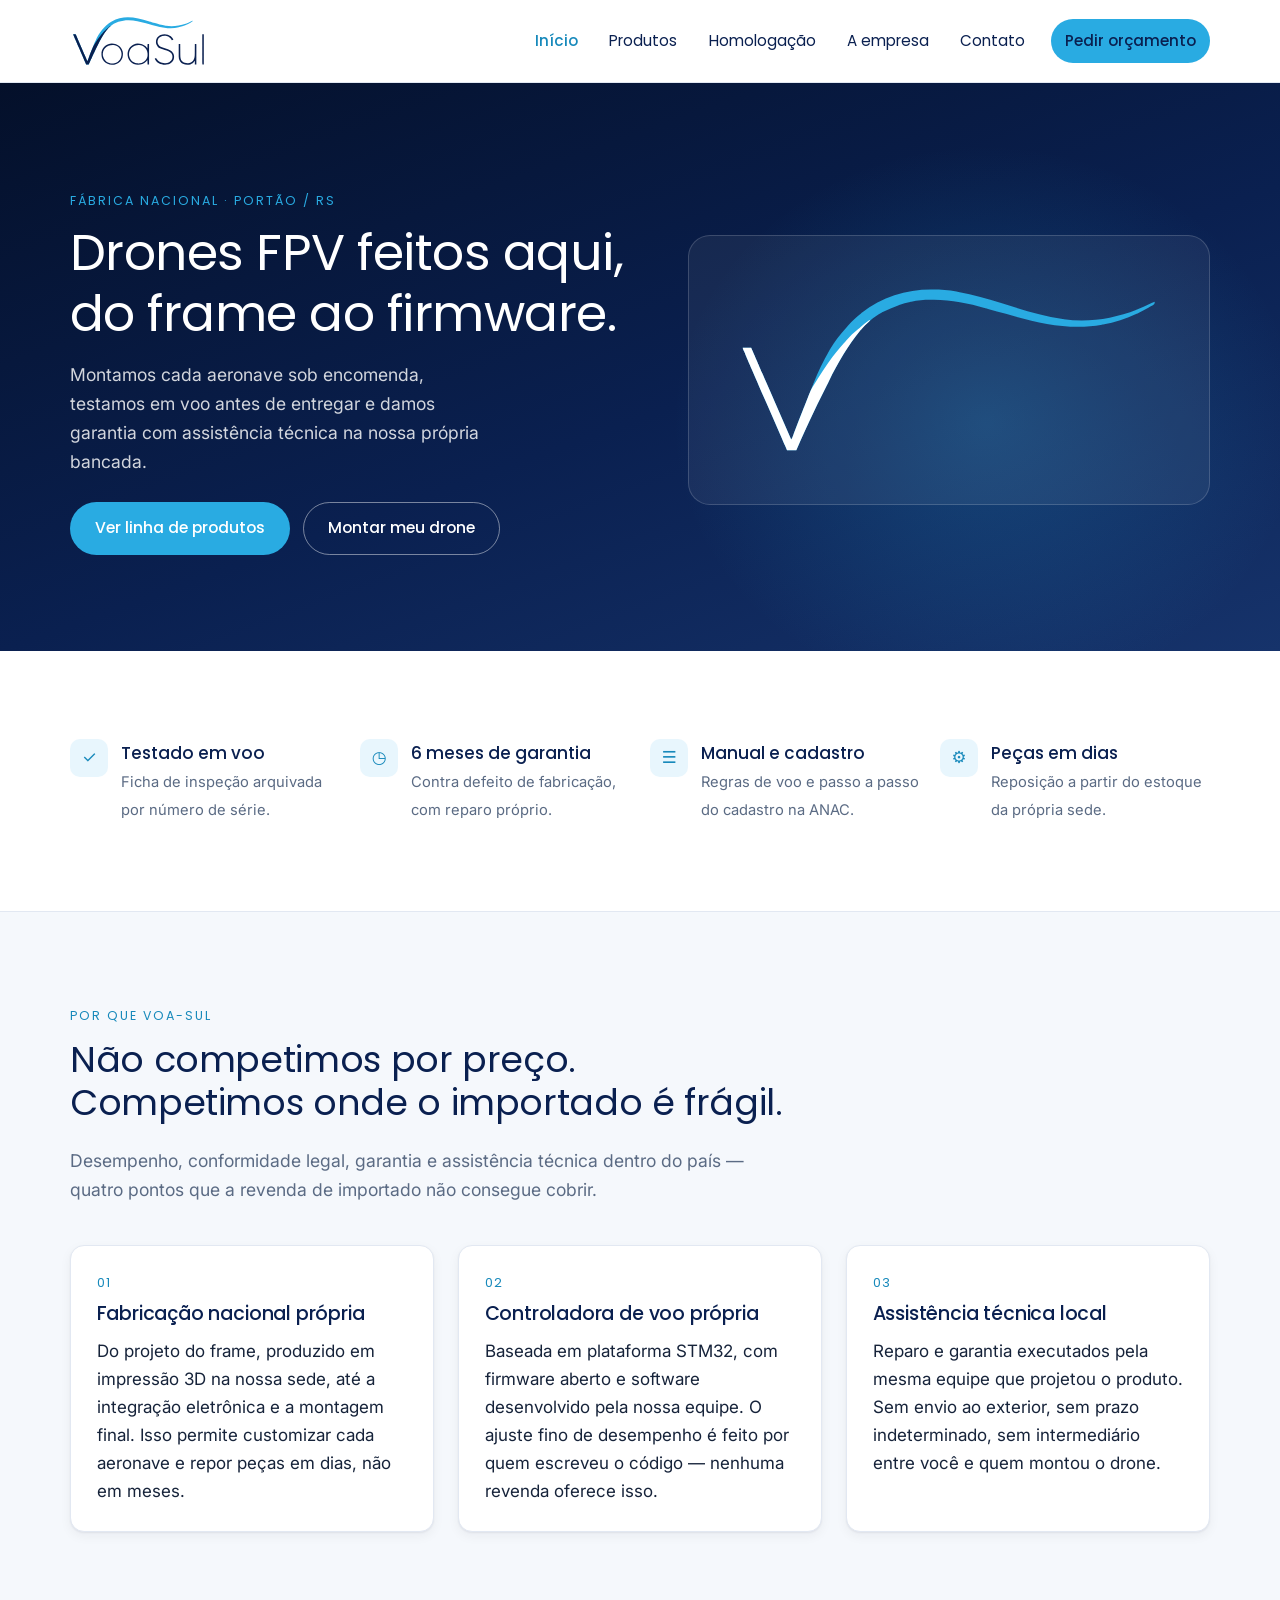
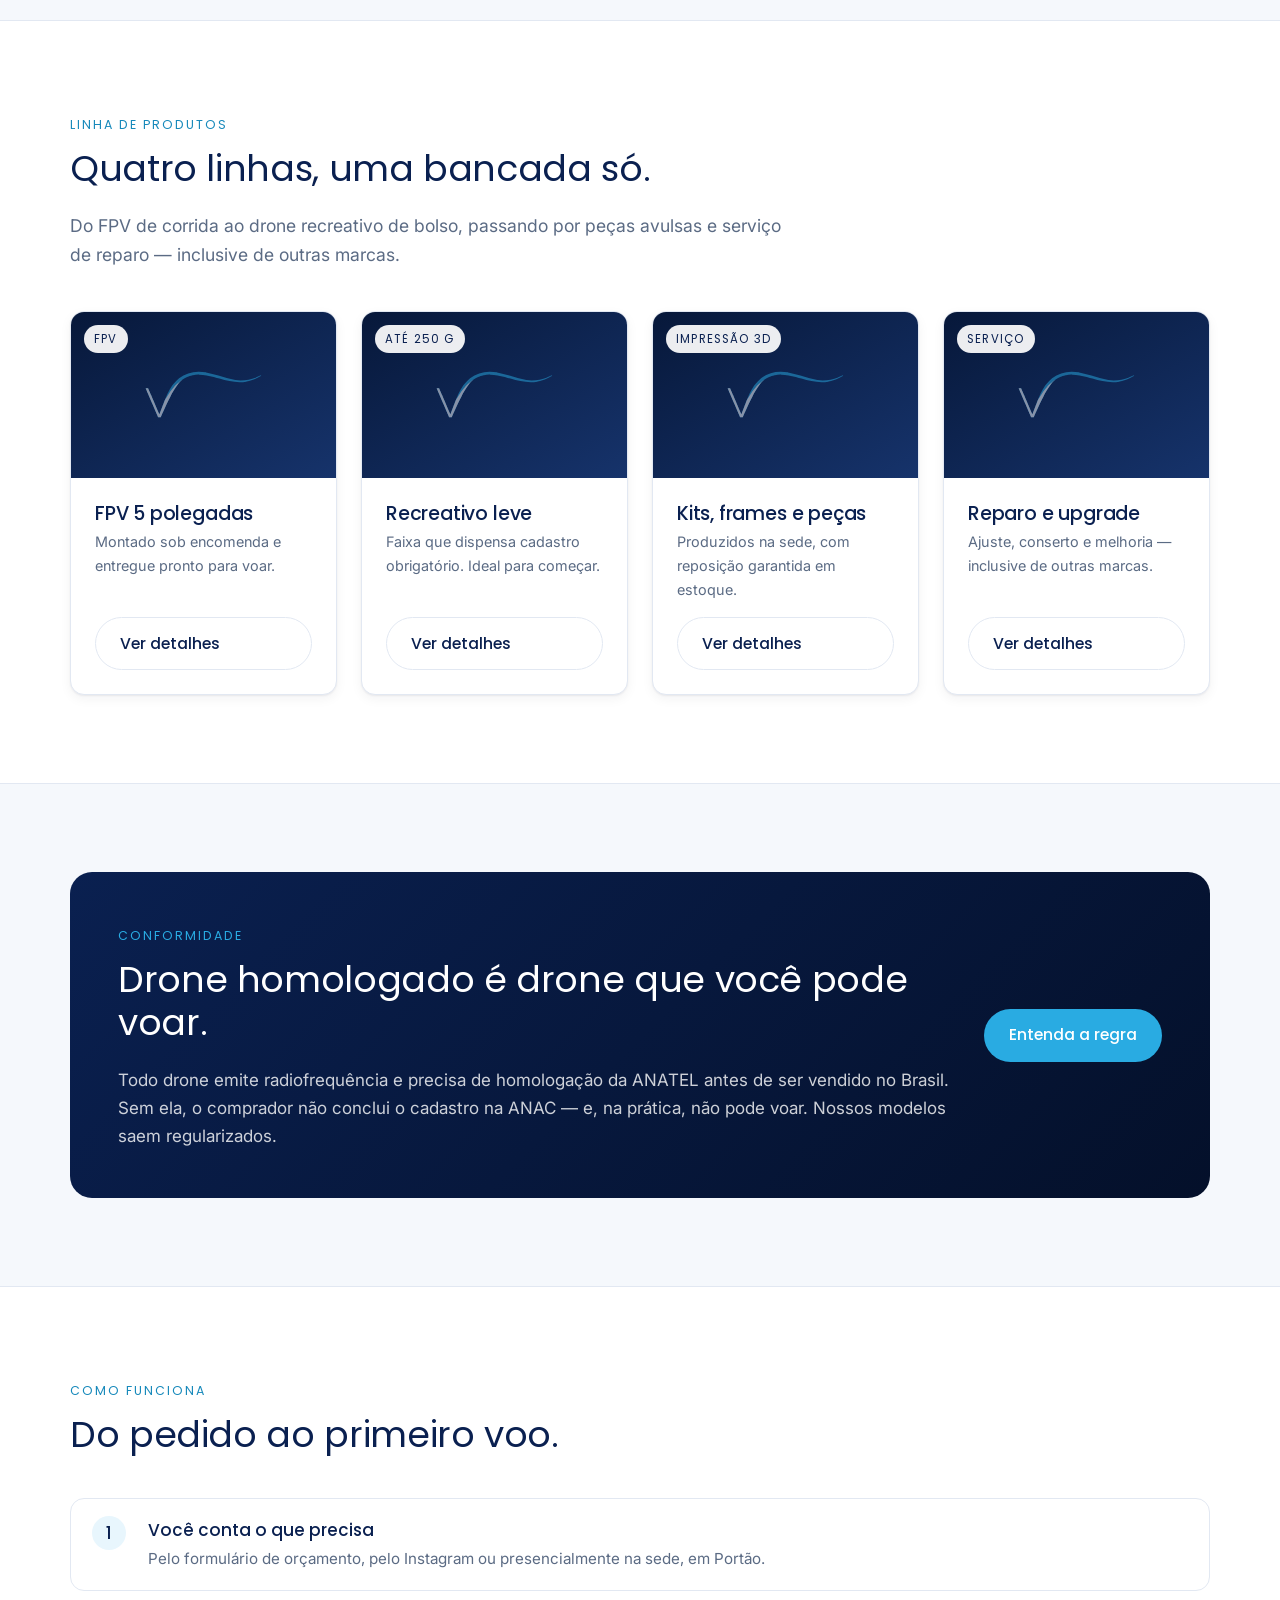
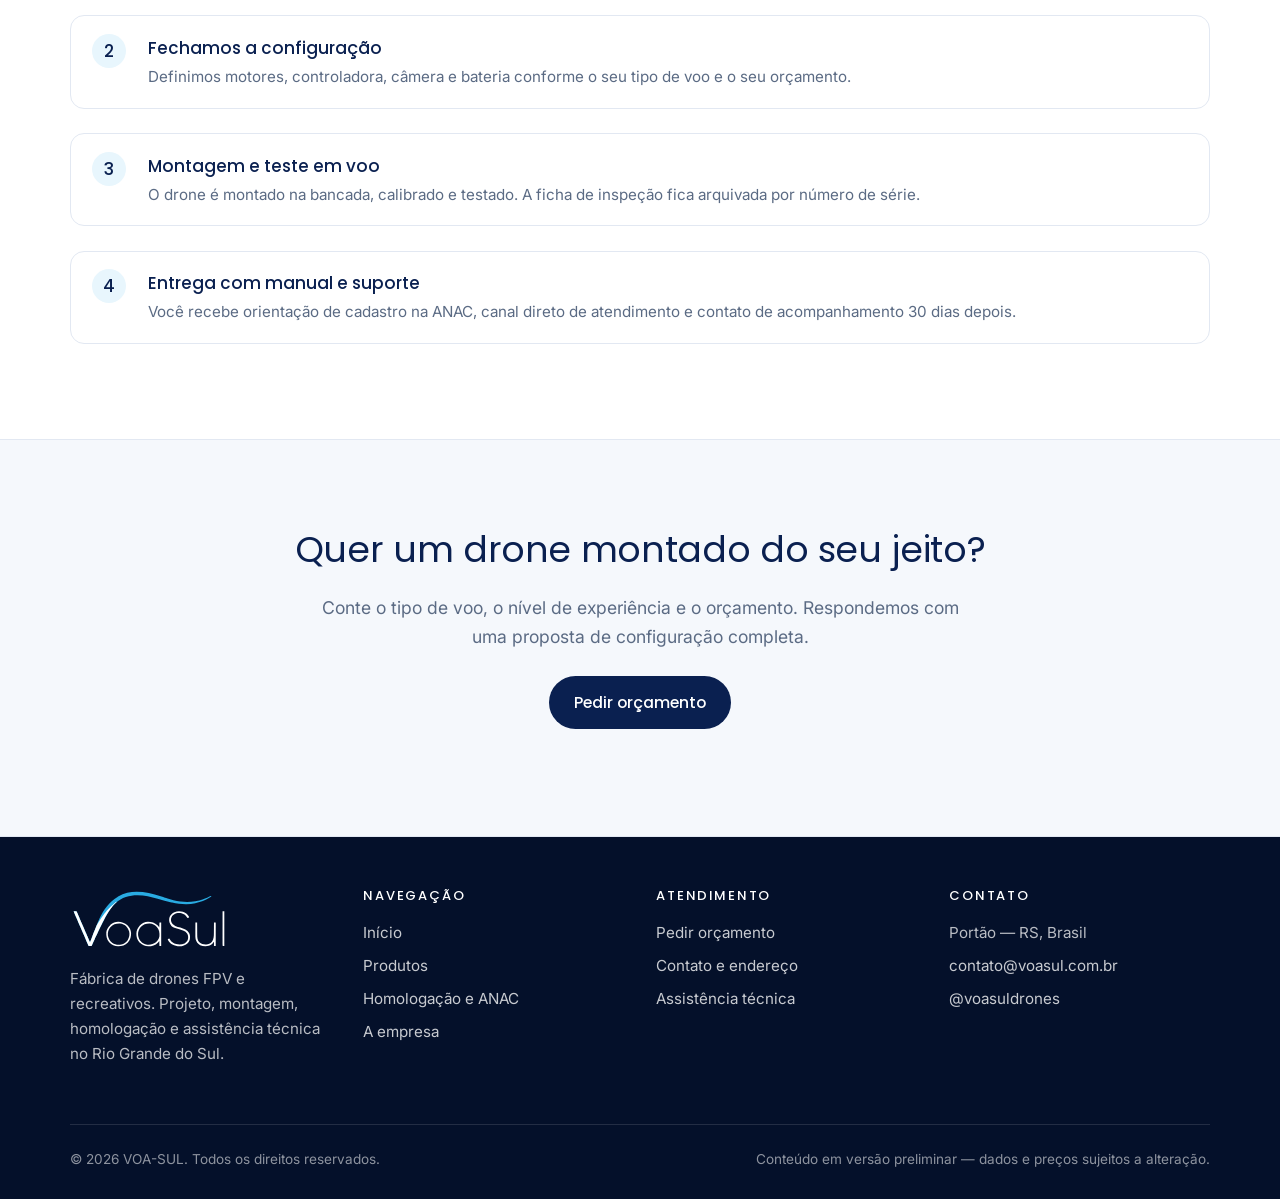
==== index.html @ 84245bcb "Cria o site institucional da VOA-SUL Site estático (HTML/CSS/JS, sem build) com o conteúdo derivado " ====
<!DOCTYPE html>
<html lang="pt-BR">
<head>
<meta charset="utf-8">
<meta name="viewport" content="width=device-width, initial-scale=1">
<title>VOA-SUL — Drones FPV e recreativos fabricados no Brasil</title>
<meta name="description" content="Fábrica de drones FPV e recreativos em Portão (RS). Montagem sob encomenda, controladora de voo própria, homologação ANATEL, garantia e assistência técnica local.">
<link rel="icon" href="assets/img/favicon.svg" type="image/svg+xml">
<link rel="preconnect" href="https://fonts.googleapis.com">
<link rel="preconnect" href="https://fonts.gstatic.com" crossorigin>
<link href="https://fonts.googleapis.com/css2?family=Poppins:wght@300;400;500&family=Inter:wght@400;500&display=swap" rel="stylesheet">
<link rel="stylesheet" href="assets/css/style.css">
<meta property="og:title" content="VOA-SUL — Drones fabricados no Brasil">
<meta property="og:description" content="Drones FPV e recreativos montados sob encomenda em Portão (RS), com homologação, garantia e assistência técnica local.">
<meta property="og:type" content="website">
<meta property="og:locale" content="pt_BR">
</head>
<body>

<header class="site-header">
  <div class="wrap site-header__inner">
    <a class="brand" href="index.html">
      <img src="assets/img/logo-voasul.svg" alt="VoaSul" width="901" height="354">
    </a>
    <button class="nav-toggle" type="button" aria-label="Abrir menu" aria-expanded="false" aria-controls="nav-principal"><span></span></button>
    <nav class="nav" id="nav-principal" aria-label="Navegação principal">
      <a href="index.html" aria-current="page">Início</a>
      <a href="produtos.html">Produtos</a>
      <a href="homologacao.html">Homologação</a>
      <a href="sobre.html">A empresa</a>
      <a href="contato.html">Contato</a>
      <a class="btn btn--primary" href="orcamento.html">Pedir orçamento</a>
    </nav>
  </div>
</header>

<main>

  <!-- ================= HERO ================= -->
  <section class="hero">
    <div class="wrap hero__inner">
      <div>
        <span class="eyebrow">Fábrica nacional · Portão / RS</span>
        <h1>Drones FPV feitos aqui, do frame ao firmware.</h1>
        <p>Montamos cada aeronave sob encomenda, testamos em voo antes de entregar e damos garantia com assistência técnica na nossa própria bancada.</p>
        <div class="hero__actions">
          <a class="btn btn--primary" href="produtos.html">Ver linha de produtos</a>
          <a class="btn btn--ghost" href="orcamento.html">Montar meu drone</a>
        </div>
      </div>
      <div class="hero__art" aria-hidden="true">
        <img src="assets/img/simbolo-voasul-branco.svg" alt="" aria-hidden="true">
      </div>
    </div>
  </section>

  <!-- ================= COMPROMISSOS ================= -->
  <section class="section">
    <div class="wrap">
      <div class="pledges">
        <div class="pledge">
          <div class="pledge__icon" aria-hidden="true">✓</div>
          <div><strong>Testado em voo</strong><span>Ficha de inspeção arquivada por número de série.</span></div>
        </div>
        <div class="pledge">
          <div class="pledge__icon" aria-hidden="true">◷</div>
          <div><strong>6 meses de garantia</strong><span>Contra defeito de fabricação, com reparo próprio.</span></div>
        </div>
        <div class="pledge">
          <div class="pledge__icon" aria-hidden="true">☰</div>
          <div><strong>Manual e cadastro</strong><span>Regras de voo e passo a passo do cadastro na ANAC.</span></div>
        </div>
        <div class="pledge">
          <div class="pledge__icon" aria-hidden="true">⚙</div>
          <div><strong>Peças em dias</strong><span>Reposição a partir do estoque da própria sede.</span></div>
        </div>
      </div>
    </div>
  </section>

  <!-- ================= DIFERENCIAIS ================= -->
  <section class="section section--soft">
    <div class="wrap">
      <div class="section-head">
        <span class="eyebrow">Por que VOA-SUL</span>
        <h2>Não competimos por preço. Competimos onde o importado é frágil.</h2>
        <p class="lead">Desempenho, conformidade legal, garantia e assistência técnica dentro do país — quatro pontos que a revenda de importado não consegue cobrir.</p>
      </div>
      <div class="grid grid-3">
        <article class="card">
          <div class="card__num">01</div>
          <h3>Fabricação nacional própria</h3>
          <p>Do projeto do frame, produzido em impressão 3D na nossa sede, até a integração eletrônica e a montagem final. Isso permite customizar cada aeronave e repor peças em dias, não em meses.</p>
        </article>
        <article class="card">
          <div class="card__num">02</div>
          <h3>Controladora de voo própria</h3>
          <p>Baseada em plataforma STM32, com firmware aberto e software desenvolvido pela nossa equipe. O ajuste fino de desempenho é feito por quem escreveu o código — nenhuma revenda oferece isso.</p>
        </article>
        <article class="card">
          <div class="card__num">03</div>
          <h3>Assistência técnica local</h3>
          <p>Reparo e garantia executados pela mesma equipe que projetou o produto. Sem envio ao exterior, sem prazo indeterminado, sem intermediário entre você e quem montou o drone.</p>
        </article>
      </div>
    </div>
  </section>

  <!-- ================= PRODUTOS ================= -->
  <section class="section">
    <div class="wrap">
      <div class="section-head">
        <span class="eyebrow">Linha de produtos</span>
        <h2>Quatro linhas, uma bancada só.</h2>
        <p class="lead">Do FPV de corrida ao drone recreativo de bolso, passando por peças avulsas e serviço de reparo — inclusive de outras marcas.</p>
      </div>

      <div class="grid grid-4">
        <article class="card product">
          <div class="product__media"><span class="product__badge">FPV</span>
            <img src="assets/img/simbolo-voasul-branco.svg" alt="" aria-hidden="true">
          </div>
          <div class="product__body">
            <h3>FPV 5 polegadas</h3>
            <p class="muted small">Montado sob encomenda e entregue pronto para voar.</p>
            <a class="btn btn--outline" href="produtos.html#fpv5">Ver detalhes</a>
          </div>
        </article>

        <article class="card product">
          <div class="product__media"><span class="product__badge">Até 250 g</span>
            <img src="assets/img/simbolo-voasul-branco.svg" alt="" aria-hidden="true">
          </div>
          <div class="product__body">
            <h3>Recreativo leve</h3>
            <p class="muted small">Faixa que dispensa cadastro obrigatório. Ideal para começar.</p>
            <a class="btn btn--outline" href="produtos.html#recreativo">Ver detalhes</a>
          </div>
        </article>

        <article class="card product">
          <div class="product__media"><span class="product__badge">Impressão 3D</span>
            <img src="assets/img/simbolo-voasul-branco.svg" alt="" aria-hidden="true">
          </div>
          <div class="product__body">
            <h3>Kits, frames e peças</h3>
            <p class="muted small">Produzidos na sede, com reposição garantida em estoque.</p>
            <a class="btn btn--outline" href="produtos.html#pecas">Ver detalhes</a>
          </div>
        </article>

        <article class="card product">
          <div class="product__media"><span class="product__badge">Serviço</span>
            <img src="assets/img/simbolo-voasul-branco.svg" alt="" aria-hidden="true">
          </div>
          <div class="product__body">
            <h3>Reparo e upgrade</h3>
            <p class="muted small">Ajuste, conserto e melhoria — inclusive de outras marcas.</p>
            <a class="btn btn--outline" href="produtos.html#reparo">Ver detalhes</a>
          </div>
        </article>
      </div>
    </div>
  </section>

  <!-- ================= HOMOLOGAÇÃO ================= -->
  <section class="section section--soft">
    <div class="wrap">
      <div class="band">
        <div>
          <span class="eyebrow" style="color:var(--sky)">Conformidade</span>
          <h2>Drone homologado é drone que você pode voar.</h2>
          <p>Todo drone emite radiofrequência e precisa de homologação da ANATEL antes de ser vendido no Brasil. Sem ela, o comprador não conclui o cadastro na ANAC — e, na prática, não pode voar. Nossos modelos saem regularizados.</p>
        </div>
        <div><a class="btn btn--primary" href="homologacao.html">Entenda a regra</a></div>
      </div>
    </div>
  </section>

  <!-- ================= COMO FUNCIONA ================= -->
  <section class="section">
    <div class="wrap">
      <div class="section-head">
        <span class="eyebrow">Como funciona</span>
        <h2>Do pedido ao primeiro voo.</h2>
      </div>
      <ol class="steps">
        <li><div><strong>Você conta o que precisa</strong><span>Pelo formulário de orçamento, pelo Instagram ou presencialmente na sede, em Portão.</span></div></li>
        <li><div><strong>Fechamos a configuração</strong><span>Definimos motores, controladora, câmera e bateria conforme o seu tipo de voo e o seu orçamento.</span></div></li>
        <li><div><strong>Montagem e teste em voo</strong><span>O drone é montado na bancada, calibrado e testado. A ficha de inspeção fica arquivada por número de série.</span></div></li>
        <li><div><strong>Entrega com manual e suporte</strong><span>Você recebe orientação de cadastro na ANAC, canal direto de atendimento e contato de acompanhamento 30 dias depois.</span></div></li>
      </ol>
    </div>
  </section>

  <!-- ================= CTA ================= -->
  <section class="section section--soft">
    <div class="wrap center">
      <h2>Quer um drone montado do seu jeito?</h2>
      <p class="lead" style="max-width:60ch;margin-inline:auto">Conte o tipo de voo, o nível de experiência e o orçamento. Respondemos com uma proposta de configuração completa.</p>
      <p style="margin-top:1.6rem"><a class="btn btn--dark" href="orcamento.html">Pedir orçamento</a></p>
    </div>
  </section>

</main>

<footer class="site-footer">
  <div class="wrap">
    <div class="footer-grid">
      <div class="footer-brand">
        <div class="brand">
          <img src="assets/img/logo-voasul-branco.svg" alt="VoaSul" width="901" height="354">
        </div>
        <p>Fábrica de drones FPV e recreativos. Projeto, montagem, homologação e assistência técnica no Rio Grande do Sul.</p>
      </div>
      <div>
        <h4>Navegação</h4>
        <ul>
          <li><a href="index.html">Início</a></li>
          <li><a href="produtos.html">Produtos</a></li>
          <li><a href="homologacao.html">Homologação e ANAC</a></li>
          <li><a href="sobre.html">A empresa</a></li>
        </ul>
      </div>
      <div>
        <h4>Atendimento</h4>
        <ul>
          <li><a href="orcamento.html">Pedir orçamento</a></li>
          <li><a href="contato.html">Contato e endereço</a></li>
          <li><a href="produtos.html#reparo">Assistência técnica</a></li>
        </ul>
      </div>
      <div>
        <h4>Contato</h4>
        <ul>
          <li>Portão — RS, Brasil</li>
          <li><a href="mailto:contato@voasul.com.br">contato@voasul.com.br</a></li>
          <li><a href="https://www.instagram.com/voasuldrones" rel="noopener">@voasuldrones</a></li>
        </ul>
      </div>
    </div>
    <div class="footer-bottom">
      <span>&copy; <span data-ano>2026</span> VOA-SUL. Todos os direitos reservados.</span>
      <span>Conteúdo em versão preliminar — dados e preços sujeitos a alteração.</span>
    </div>
  </div>
</footer>

<script src="assets/js/main.js"></script>
</body>
</html>
---- assets/css/style.css ----
/* =========================================================
   VOA-SUL — folha de estilo principal
   Paleta da marca: azul-marinho (nome) + azul-claro (curva)
   ========================================================= */

:root {
  --navy-900: #04102a;
  --navy-800: #07183a;
  --navy: #0a2050;
  --navy-600: #16336b;
  --sky: #29abe2;
  --sky-600: #1789bb;
  --sky-100: #e8f6fd;

  --ink: #16233a;
  --muted: #5b6b84;
  --line: #e2e8f2;
  --bg: #ffffff;
  --bg-soft: #f5f8fc;

  --radius: 14px;
  --radius-lg: 22px;
  --shadow-sm: 0 1px 2px rgba(4, 16, 42, .06), 0 4px 12px rgba(4, 16, 42, .05);
  --shadow-md: 0 10px 30px rgba(4, 16, 42, .10);

  --wrap: 1140px;
  --font-display: "Poppins", "Century Gothic", "Futura", "Trebuchet MS", sans-serif;
  --font-text: "Inter", system-ui, -apple-system, "Segoe UI", Roboto, Arial, sans-serif;
}

/* ---------- reset ---------- */
*, *::before, *::after { box-sizing: border-box; }
html { scroll-behavior: smooth; -webkit-text-size-adjust: 100%; }
body {
  margin: 0;
  font-family: var(--font-text);
  font-size: 17px;
  line-height: 1.65;
  color: var(--ink);
  background: var(--bg);
  -webkit-font-smoothing: antialiased;
}
img, svg { max-width: 100%; display: block; }
a { color: var(--sky-600); text-decoration: none; }
a:hover { text-decoration: underline; }
h1, h2, h3, h4 {
  font-family: var(--font-display);
  font-weight: 500;
  color: var(--navy);
  line-height: 1.2;
  margin: 0 0 .6em;
  letter-spacing: -.01em;
}
h1 { font-size: clamp(2rem, 5vw, 3.15rem); font-weight: 400; }
h2 { font-size: clamp(1.6rem, 3.4vw, 2.25rem); font-weight: 400; }
h3 { font-size: 1.2rem; }
p { margin: 0 0 1.1em; }
ul { margin: 0 0 1.1em; padding-left: 1.15em; }
li { margin-bottom: .4em; }
:focus-visible { outline: 3px solid var(--sky); outline-offset: 2px; border-radius: 4px; }

/* ---------- utilitários ---------- */
.wrap { width: min(100% - 2.5rem, var(--wrap)); margin-inline: auto; }
.section { padding: clamp(3.2rem, 7vw, 5.5rem) 0; }
.section--soft { background: var(--bg-soft); border-block: 1px solid var(--line); }
.section-head { max-width: 720px; margin-bottom: 2.6rem; }
.section-head.center { margin-inline: auto; text-align: center; }
.eyebrow {
  display: inline-block;
  font-family: var(--font-display);
  font-size: .78rem;
  letter-spacing: .16em;
  text-transform: uppercase;
  color: var(--sky-600);
  margin-bottom: .7rem;
}
.lead { font-size: 1.1rem; color: var(--muted); }
.muted { color: var(--muted); }
.small { font-size: .9rem; }
.center { text-align: center; }
.stack > * + * { margin-top: 1rem; }

.grid { display: grid; gap: 1.5rem; }
.grid-2 { grid-template-columns: repeat(auto-fit, minmax(300px, 1fr)); }
.grid-3 { grid-template-columns: repeat(auto-fit, minmax(280px, 1fr)); }
.grid-4 { grid-template-columns: repeat(auto-fit, minmax(230px, 1fr)); }

/* ---------- botões ---------- */
.btn {
  display: inline-flex;
  align-items: center;
  gap: .5rem;
  font-family: var(--font-display);
  font-size: .98rem;
  font-weight: 500;
  padding: .78rem 1.5rem;
  border-radius: 999px;
  border: 1.5px solid transparent;
  cursor: pointer;
  transition: transform .15s ease, background-color .15s ease, border-color .15s ease, color .15s ease;
  text-decoration: none;
}
.btn:hover { text-decoration: none; transform: translateY(-1px); }
.btn--primary { background: var(--sky); color: #fff; }
.btn--primary:hover { background: var(--sky-600); color: #fff; }
.btn--dark { background: var(--navy); color: #fff; }
.btn--dark:hover { background: var(--navy-800); color: #fff; }
.btn--ghost { border-color: rgba(255, 255, 255, .45); color: #fff; }
.btn--ghost:hover { border-color: #fff; background: rgba(255, 255, 255, .1); color: #fff; }
.btn--outline { border-color: var(--line); color: var(--navy); background: #fff; }
.btn--outline:hover { border-color: var(--sky); color: var(--sky-600); }
.btn--block { width: 100%; justify-content: center; }

/* ---------- cabeçalho ---------- */
.site-header {
  position: sticky;
  top: 0;
  z-index: 50;
  background: rgba(255, 255, 255, .92);
  backdrop-filter: blur(10px);
  border-bottom: 1px solid var(--line);
}
.site-header__inner {
  display: flex;
  align-items: center;
  justify-content: space-between;
  gap: 1rem;
  min-height: 82px;
}
.brand { display: flex; align-items: center; text-decoration: none; }
.brand:hover { text-decoration: none; }
.brand img { width: auto; height: 54px; }
.nav { display: flex; align-items: center; gap: .35rem; }
.nav a {
  font-family: var(--font-display);
  font-size: .95rem;
  color: var(--navy);
  padding: .5rem .8rem;
  border-radius: 999px;
}
.nav a:hover { background: var(--sky-100); text-decoration: none; }
.nav a[aria-current="page"] { color: var(--sky-600); font-weight: 500; }
.nav .btn { margin-left: .5rem; }
.nav-toggle {
  display: none;
  width: 44px; height: 44px;
  border: 1px solid var(--line);
  background: #fff;
  border-radius: 10px;
  cursor: pointer;
  padding: 0;
}
.nav-toggle span, .nav-toggle span::before, .nav-toggle span::after {
  display: block; width: 20px; height: 2px; background: var(--navy);
  margin-inline: auto; position: relative; transition: transform .2s ease;
}
.nav-toggle span::before, .nav-toggle span::after { content: ""; position: absolute; }
.nav-toggle span::before { top: -6px; }
.nav-toggle span::after { top: 6px; }

@media (max-width: 900px) {
  .nav-toggle { display: block; }
  .nav {
    position: absolute;
    inset: 82px 0 auto;
    flex-direction: column;
    align-items: stretch;
    background: #fff;
    border-bottom: 1px solid var(--line);
    padding: .8rem 1.25rem 1.4rem;
    gap: .2rem;
    box-shadow: var(--shadow-md);
    display: none;
  }
  .nav.is-open { display: flex; }
  .nav a { padding: .75rem .5rem; }
  .nav .btn { margin: .6rem 0 0; justify-content: center; }
}

/* ---------- hero ---------- */
.hero {
  position: relative;
  overflow: hidden;
  background: linear-gradient(160deg, var(--navy-900) 0%, var(--navy) 55%, var(--navy-600) 100%);
  color: #fff;
  padding: clamp(3.5rem, 8vw, 6.5rem) 0 clamp(3.5rem, 8vw, 6rem);
}
.hero::after {
  content: "";
  position: absolute;
  right: -12%;
  top: -10%;
  width: 70%;
  height: 140%;
  background: radial-gradient(closest-side, rgba(41, 171, 226, .22), transparent 70%);
  pointer-events: none;
}
.hero__inner { position: relative; z-index: 1; display: grid; gap: 2.5rem; align-items: center; }
@media (min-width: 900px) { .hero__inner { grid-template-columns: 1.05fr .95fr; } }
.hero h1 { color: #fff; margin-bottom: 1rem; }
.hero p { color: rgba(255, 255, 255, .82); font-size: 1.1rem; max-width: 38ch; }
.hero .eyebrow { color: var(--sky); }
.hero__actions { display: flex; flex-wrap: wrap; gap: .8rem; margin-top: 1.6rem; }
.hero__art {
  border-radius: var(--radius-lg);
  background: rgba(255, 255, 255, .06);
  border: 1px solid rgba(255, 255, 255, .16);
  padding: clamp(1.5rem, 4vw, 2.75rem);
}
.hero__art img { width: 100%; height: auto; }

/* ---------- barra de compromissos ---------- */
.pledges { display: grid; gap: 1.25rem; grid-template-columns: repeat(auto-fit, minmax(210px, 1fr)); }
.pledge { display: flex; gap: .8rem; align-items: flex-start; }
.pledge__icon {
  flex: 0 0 auto;
  width: 38px; height: 38px;
  border-radius: 10px;
  background: var(--sky-100);
  color: var(--sky-600);
  display: grid; place-items: center;
  font-size: 1.05rem;
}
.pledge strong { display: block; font-family: var(--font-display); font-weight: 500; color: var(--navy); }
.pledge span { font-size: .92rem; color: var(--muted); }

/* ---------- cartões ---------- */
.card {
  background: #fff;
  border: 1px solid var(--line);
  border-radius: var(--radius);
  padding: 1.6rem;
  box-shadow: var(--shadow-sm);
  display: flex;
  flex-direction: column;
}
.card__num {
  font-family: var(--font-display);
  font-size: .8rem;
  letter-spacing: .14em;
  color: var(--sky-600);
  margin-bottom: .6rem;
}
.card p:last-child { margin-bottom: 0; }

/* ---------- produtos ---------- */
.product { overflow: hidden; padding: 0; }
.product__media {
  aspect-ratio: 16 / 10;
  background: linear-gradient(150deg, var(--navy-800), var(--navy-600));
  display: grid;
  place-items: center;
  position: relative;
}
.product__media img { width: 46%; opacity: .5; }
.product__badge {
  position: absolute;
  top: .8rem; left: .8rem;
  background: rgba(255, 255, 255, .92);
  color: var(--navy);
  font-family: var(--font-display);
  font-size: .72rem;
  letter-spacing: .1em;
  text-transform: uppercase;
  padding: .3rem .65rem;
  border-radius: 999px;
}
.product__body { padding: 1.5rem; display: flex; flex-direction: column; flex: 1; }
.product__body h3 { margin-bottom: .35rem; }
.product__price {
  font-family: var(--font-display);
  color: var(--navy);
  font-weight: 500;
  margin: .2rem 0 1rem;
}
.product__price small { display: block; font-weight: 400; color: var(--muted); font-size: .8rem; letter-spacing: .02em; }
.product__specs { list-style: none; padding: 0; margin: 0 0 1.4rem; font-size: .93rem; color: var(--muted); }
.product__specs li { display: flex; justify-content: space-between; gap: 1rem; padding: .42rem 0; border-bottom: 1px dashed var(--line); }
.product__specs li:last-child { border-bottom: 0; }
.product__specs b { color: var(--ink); font-weight: 500; text-align: right; }
.product__body .btn { margin-top: auto; }

/* ---------- faixa de destaque ---------- */
.band {
  background: linear-gradient(135deg, var(--navy) 0%, var(--navy-900) 100%);
  color: #fff;
  border-radius: var(--radius-lg);
  padding: clamp(1.8rem, 4vw, 3rem);
  display: grid;
  gap: 1.5rem;
  align-items: center;
}
@media (min-width: 860px) { .band { grid-template-columns: 1.4fr auto; } }
.band h2 { color: #fff; }
.band p { color: rgba(255, 255, 255, .8); margin-bottom: 0; }

/* ---------- passos ---------- */
.steps { counter-reset: step; list-style: none; padding: 0; margin: 0; display: grid; gap: 1.1rem; }
.steps li {
  counter-increment: step;
  display: grid;
  grid-template-columns: 40px 1fr;
  gap: 1rem;
  align-items: start;
  background: #fff;
  border: 1px solid var(--line);
  border-radius: var(--radius);
  padding: 1.1rem 1.3rem;
}
.steps li::before {
  content: counter(step);
  width: 34px; height: 34px;
  border-radius: 50%;
  background: var(--sky-100);
  color: var(--navy);
  font-family: var(--font-display);
  font-weight: 500;
  display: grid; place-items: center;
}
.steps strong { display: block; font-family: var(--font-display); color: var(--navy); font-weight: 500; }
.steps span { color: var(--muted); font-size: .95rem; }

/* ---------- tabela ---------- */
.table-wrap { overflow-x: auto; border: 1px solid var(--line); border-radius: var(--radius); background: #fff; }
table { border-collapse: collapse; width: 100%; min-width: 520px; font-size: .95rem; }
th, td { text-align: left; padding: .85rem 1.1rem; border-bottom: 1px solid var(--line); }
th { font-family: var(--font-display); font-weight: 500; color: var(--navy); background: var(--bg-soft); }
tr:last-child td { border-bottom: 0; }

/* ---------- FAQ ---------- */
.faq { border: 1px solid var(--line); border-radius: var(--radius); background: #fff; overflow: hidden; }
.faq details { border-bottom: 1px solid var(--line); }
.faq details:last-child { border-bottom: 0; }
.faq summary {
  cursor: pointer;
  list-style: none;
  padding: 1.1rem 1.3rem;
  font-family: var(--font-display);
  color: var(--navy);
  display: flex; justify-content: space-between; gap: 1rem; align-items: center;
}
.faq summary::-webkit-details-marker { display: none; }
.faq summary::after { content: "+"; color: var(--sky-600); font-size: 1.3rem; line-height: 1; }
.faq details[open] summary::after { content: "–"; }
.faq details > div { padding: 0 1.3rem 1.2rem; color: var(--muted); }
.faq details > div p:last-child { margin-bottom: 0; }

/* ---------- formulário ---------- */
.form-card {
  background: #fff;
  border: 1px solid var(--line);
  border-radius: var(--radius-lg);
  padding: clamp(1.4rem, 4vw, 2.4rem);
  box-shadow: var(--shadow-md);
}
.field { margin-bottom: 1.15rem; }
.field label {
  display: block;
  font-family: var(--font-display);
  font-size: .92rem;
  color: var(--navy);
  margin-bottom: .38rem;
}
.field .hint { display: block; font-size: .82rem; color: var(--muted); font-family: var(--font-text); margin-top: .25rem; }
input, select, textarea {
  width: 100%;
  font: inherit;
  font-size: .98rem;
  color: var(--ink);
  padding: .72rem .9rem;
  border: 1.5px solid var(--line);
  border-radius: 10px;
  background: #fff;
  transition: border-color .15s ease, box-shadow .15s ease;
}
input:focus, select:focus, textarea:focus {
  outline: none;
  border-color: var(--sky);
  box-shadow: 0 0 0 3px rgba(41, 171, 226, .18);
}
textarea { resize: vertical; min-height: 130px; }
.field-row { display: grid; gap: 1.15rem; grid-template-columns: repeat(auto-fit, minmax(220px, 1fr)); }
.field-error { color: #c0392b; font-size: .85rem; margin-top: .3rem; display: none; }
.field.has-error input, .field.has-error select, .field.has-error textarea { border-color: #c0392b; }
.field.has-error .field-error { display: block; }
.form-note { font-size: .88rem; color: var(--muted); }
.form-status {
  display: none;
  margin-top: 1.2rem;
  padding: 1rem 1.15rem;
  border-radius: 10px;
  background: var(--sky-100);
  border: 1px solid rgba(41, 171, 226, .35);
  color: var(--navy);
  font-size: .95rem;
}
.form-status.is-visible { display: block; }

/* ---------- aviso de conteúdo provisório ---------- */
.notice {
  background: #fff8e6;
  border: 1px solid #f0dca8;
  color: #6b5417;
  border-radius: var(--radius);
  padding: .9rem 1.1rem;
  font-size: .9rem;
}
.notice p:last-child { margin-bottom: 0; }

/* ---------- rodapé ---------- */
.site-footer {
  background: var(--navy-900);
  color: rgba(255, 255, 255, .72);
  padding: 3.2rem 0 1.8rem;
  font-size: .95rem;
}
.site-footer h4 {
  color: #fff;
  font-size: .82rem;
  letter-spacing: .14em;
  text-transform: uppercase;
  margin-bottom: 1rem;
}
.site-footer a { color: rgba(255, 255, 255, .78); }
.site-footer a:hover { color: #fff; }
.site-footer ul { list-style: none; padding: 0; margin: 0; }
.site-footer li { margin-bottom: .5rem; }
.footer-grid { display: grid; gap: 2rem; grid-template-columns: repeat(auto-fit, minmax(190px, 1fr)); }
.footer-brand .brand img { height: 62px; }
.footer-brand p { margin-top: 1rem; max-width: 34ch; }
.footer-bottom {
  margin-top: 2.6rem;
  padding-top: 1.4rem;
  border-top: 1px solid rgba(255, 255, 255, .12);
  display: flex;
  flex-wrap: wrap;
  gap: .6rem 1.5rem;
  justify-content: space-between;
  font-size: .85rem;
  color: rgba(255, 255, 255, .55);
}

/* ---------- página interna: capa ---------- */
.page-head {
  background: linear-gradient(160deg, var(--navy-900), var(--navy));
  color: #fff;
  padding: clamp(2.6rem, 6vw, 4.2rem) 0;
}
.page-head h1 { color: #fff; margin-bottom: .5rem; }
.page-head p { color: rgba(255, 255, 255, .8); max-width: 60ch; margin-bottom: 0; }
.breadcrumb { font-size: .85rem; color: rgba(255, 255, 255, .6); margin-bottom: .8rem; }
.breadcrumb a { color: rgba(255, 255, 255, .8); }

@media (prefers-reduced-motion: reduce) {
  html { scroll-behavior: auto; }
  * { transition: none !important; animation: none !important; }
}
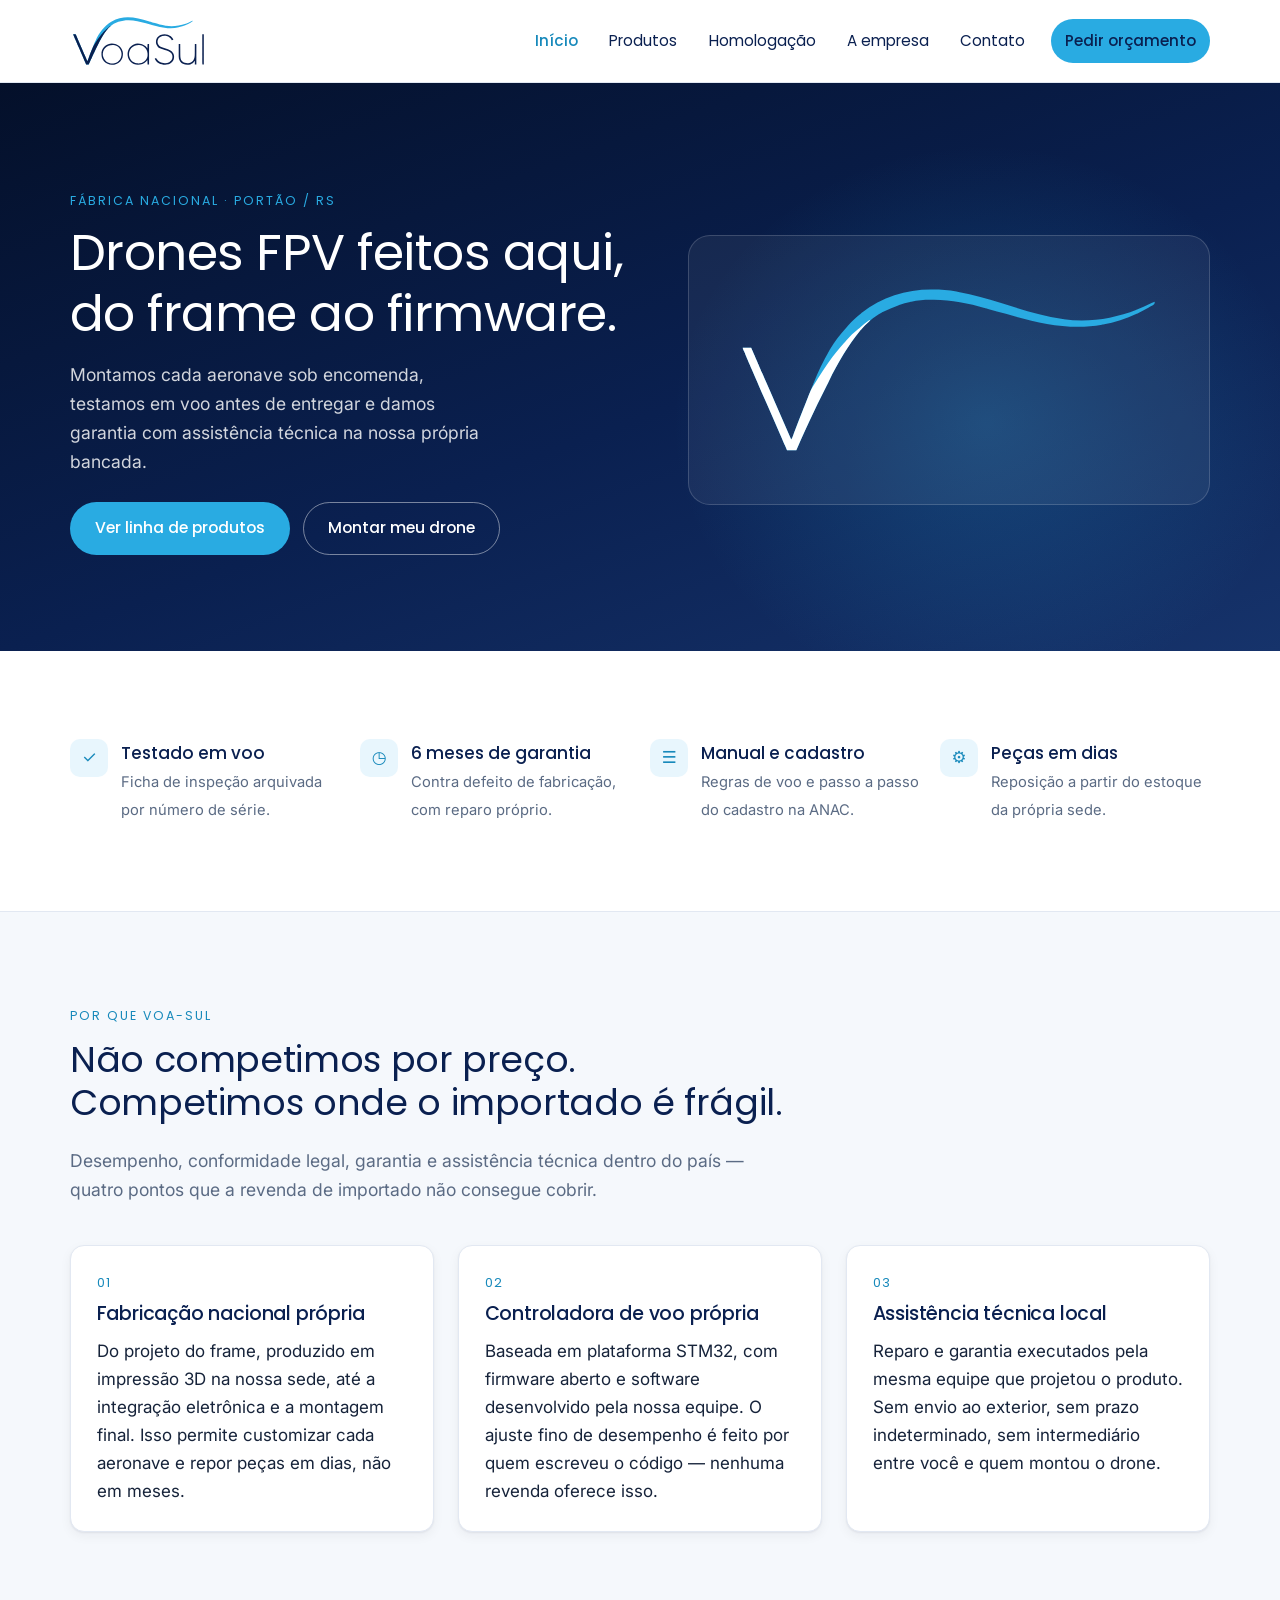
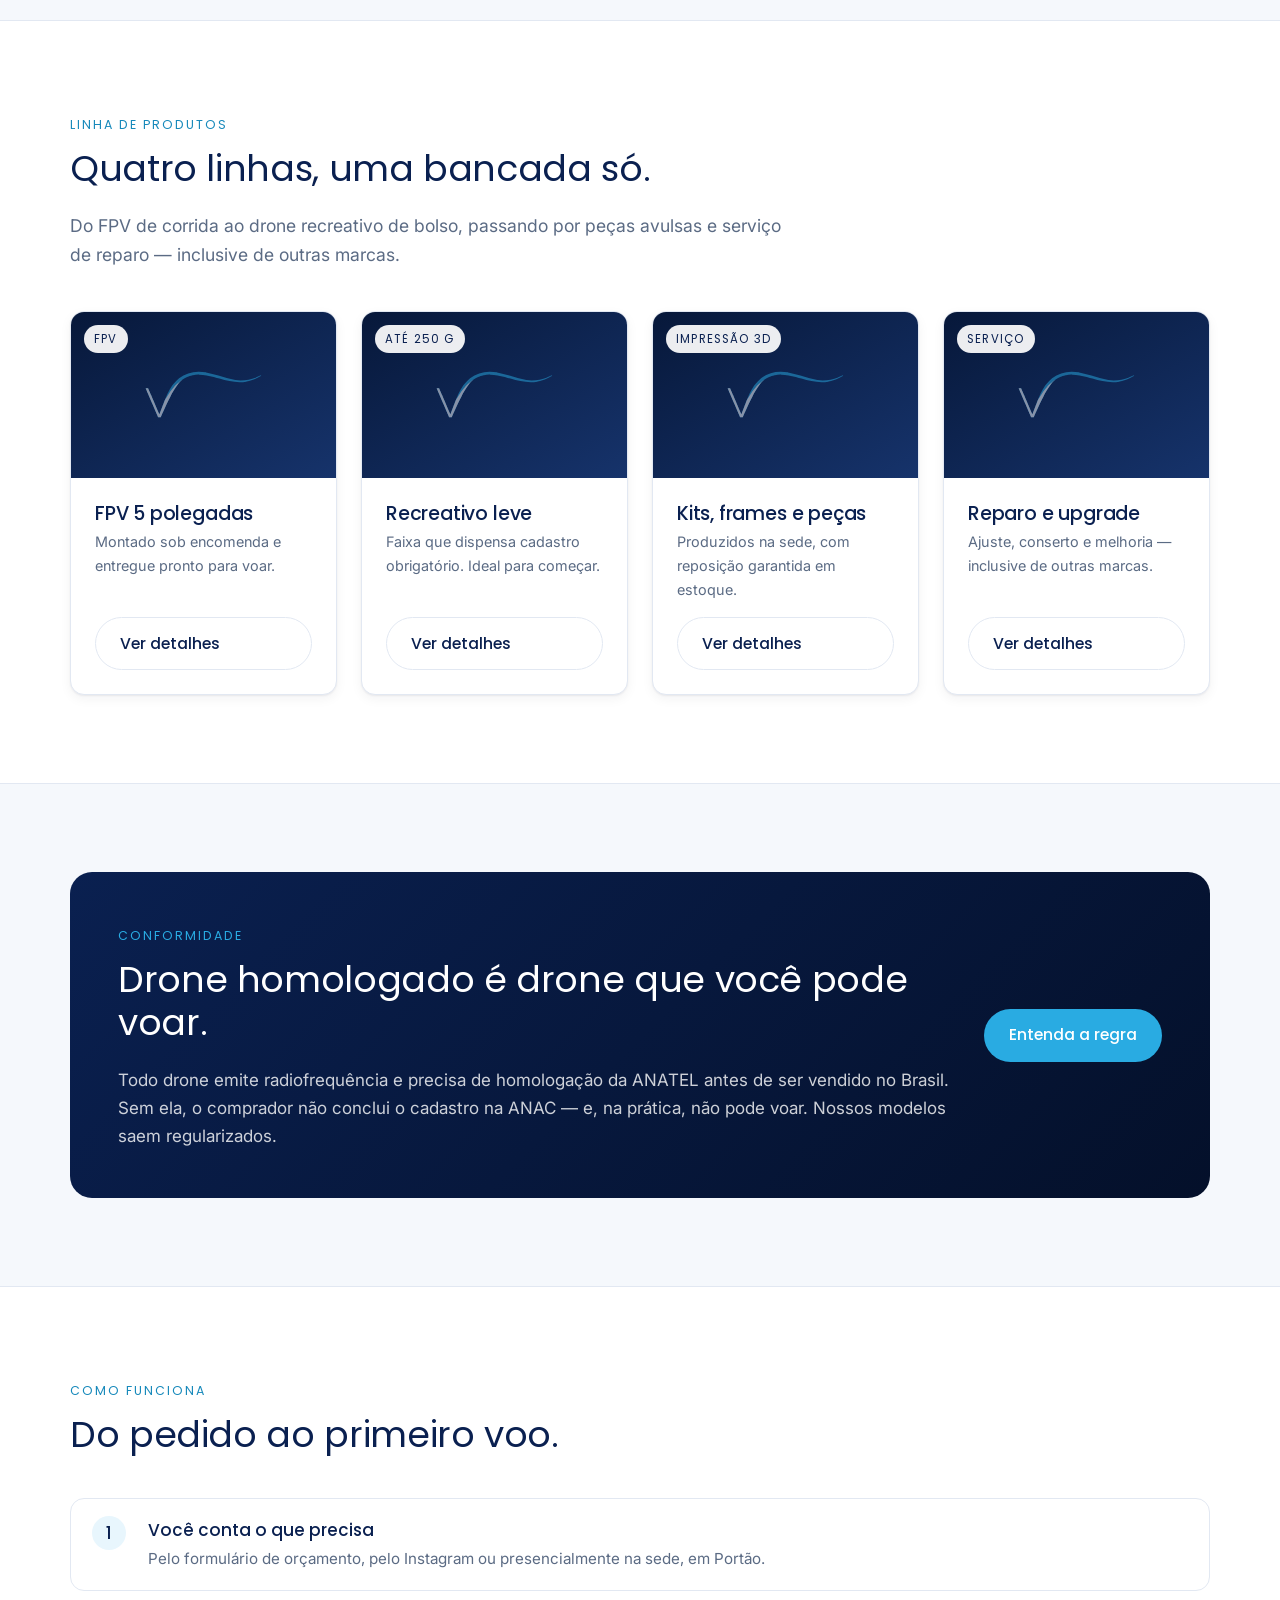
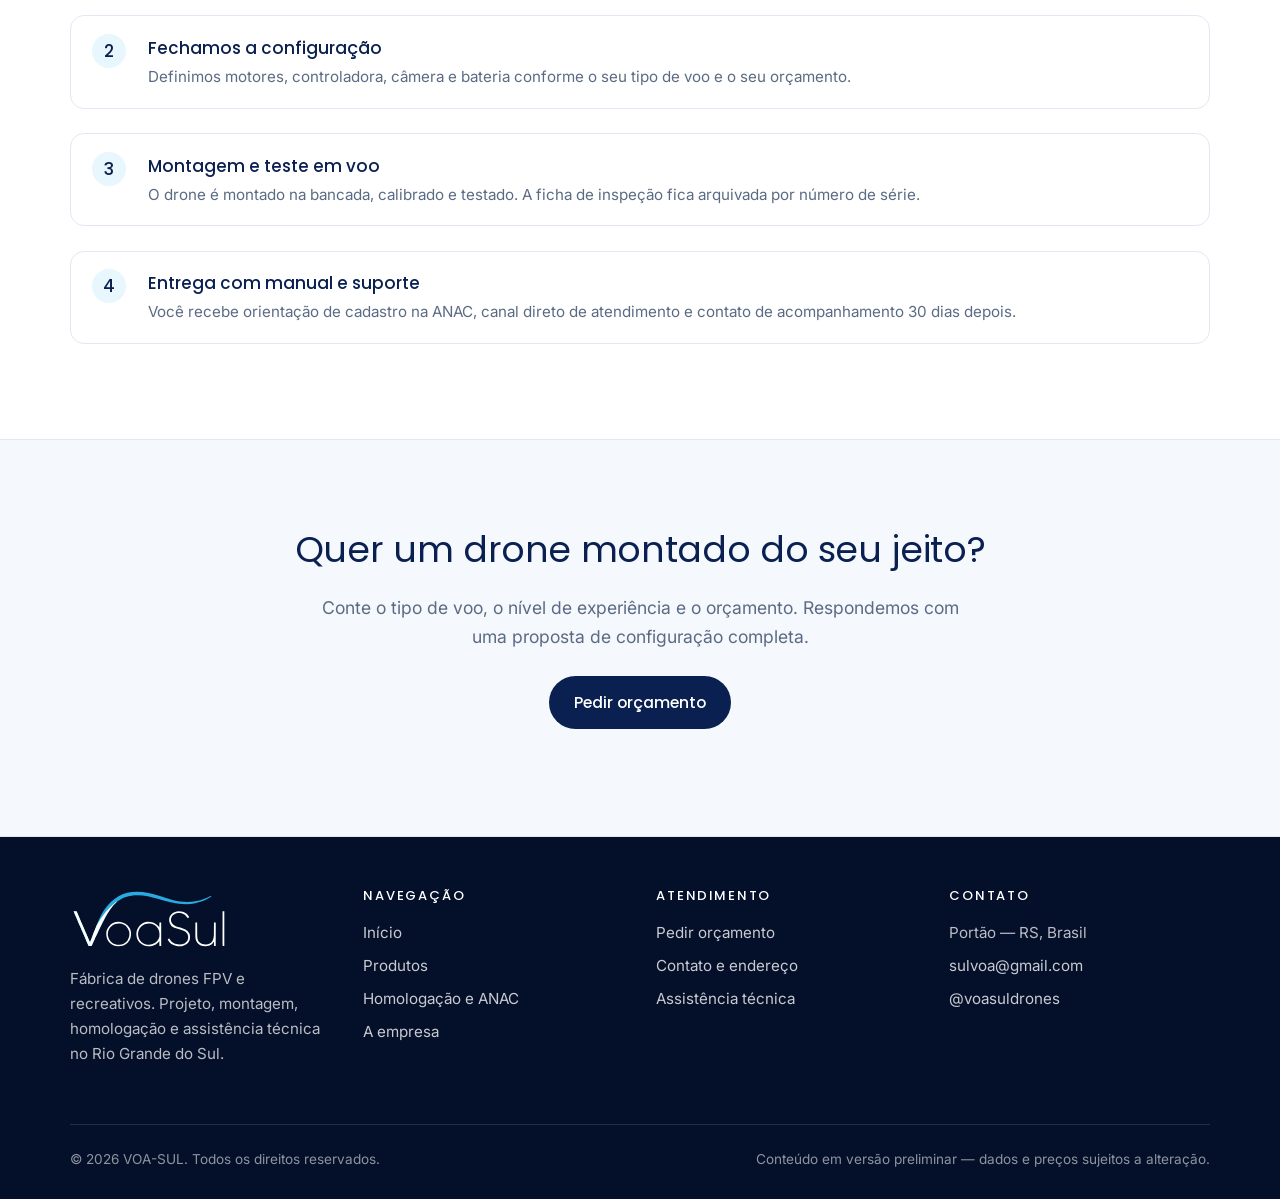
==== commit 67b17497: "Atualiza o e-mail de contato para sulvoa@gmail.com" ====
--- a/index.html
+++ b/index.html
@@ -234,7 +234,7 @@
         <h4>Contato</h4>
         <ul>
           <li>Portão — RS, Brasil</li>
-          <li><a href="mailto:contato@voasul.com.br">contato@voasul.com.br</a></li>
+          <li><a href="mailto:sulvoa@gmail.com">sulvoa@gmail.com</a></li>
           <li><a href="https://www.instagram.com/voasuldrones" rel="noopener">@voasuldrones</a></li>
         </ul>
       </div>
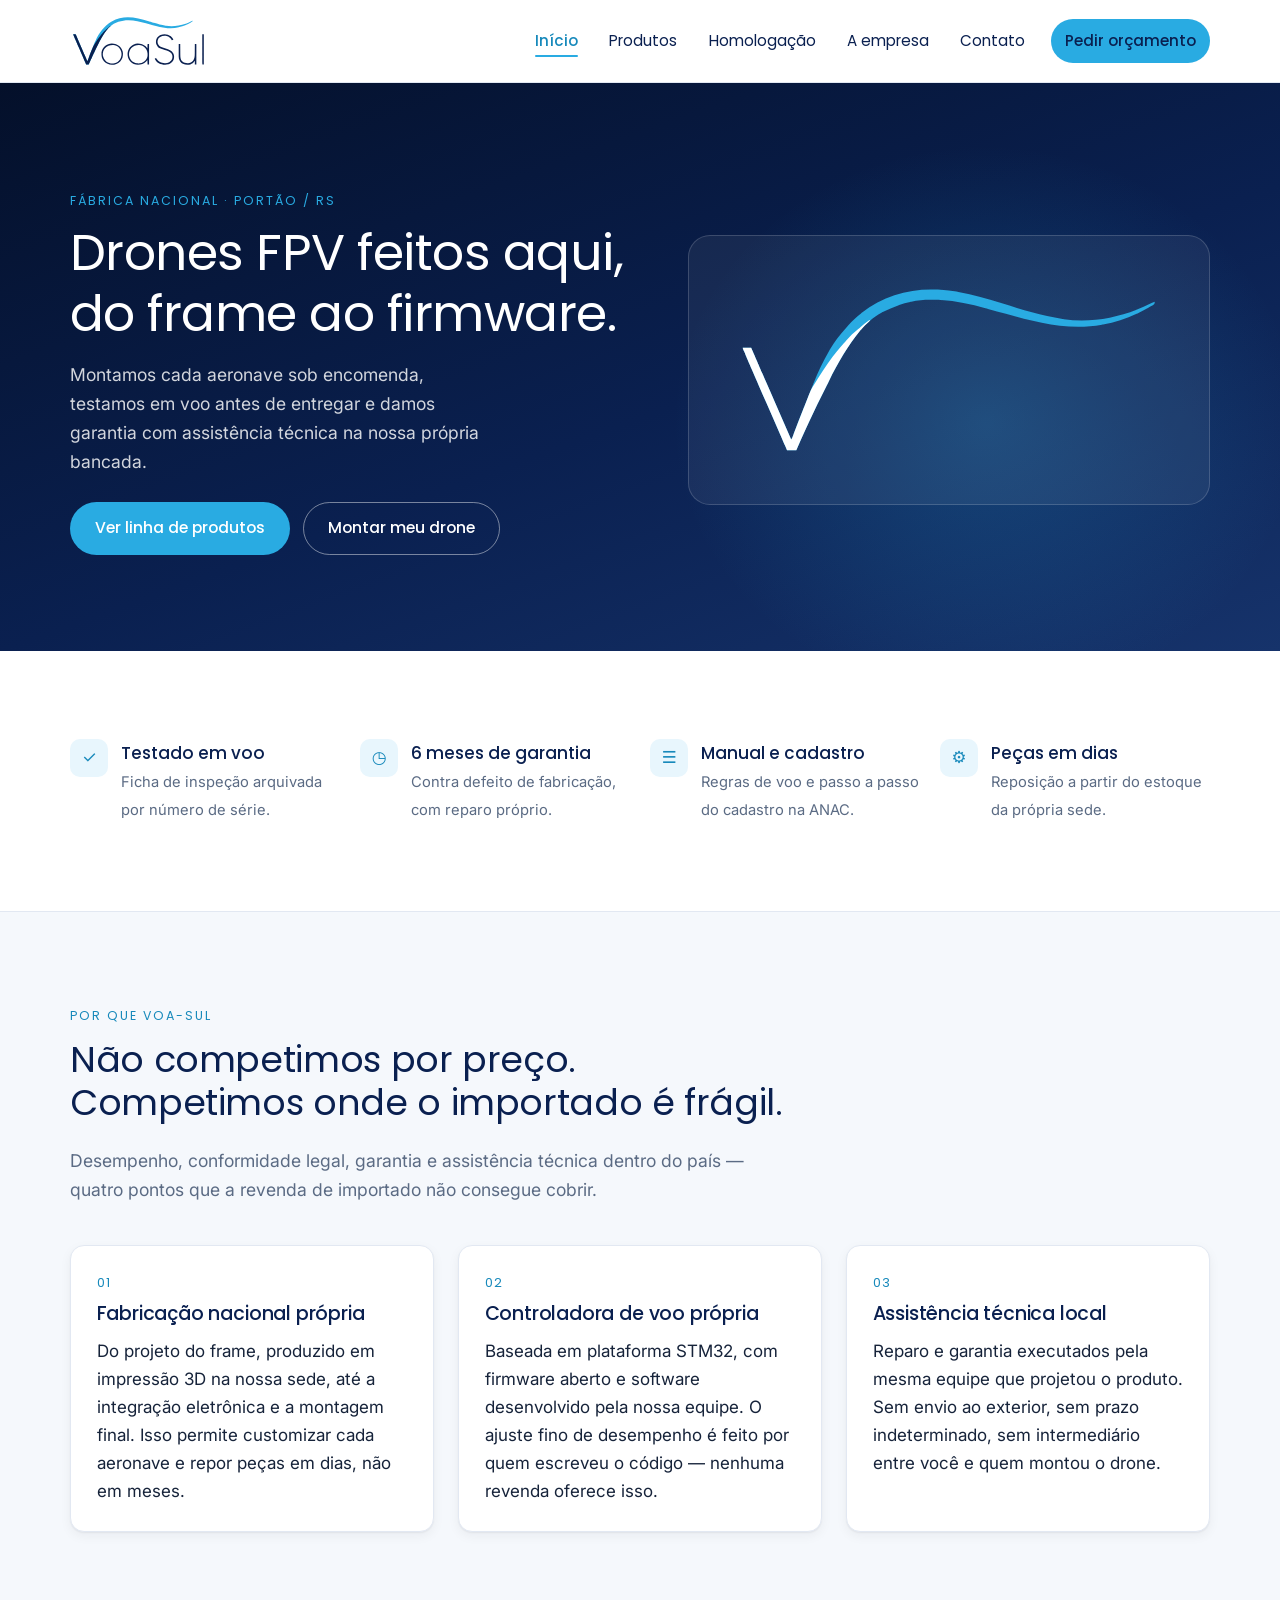
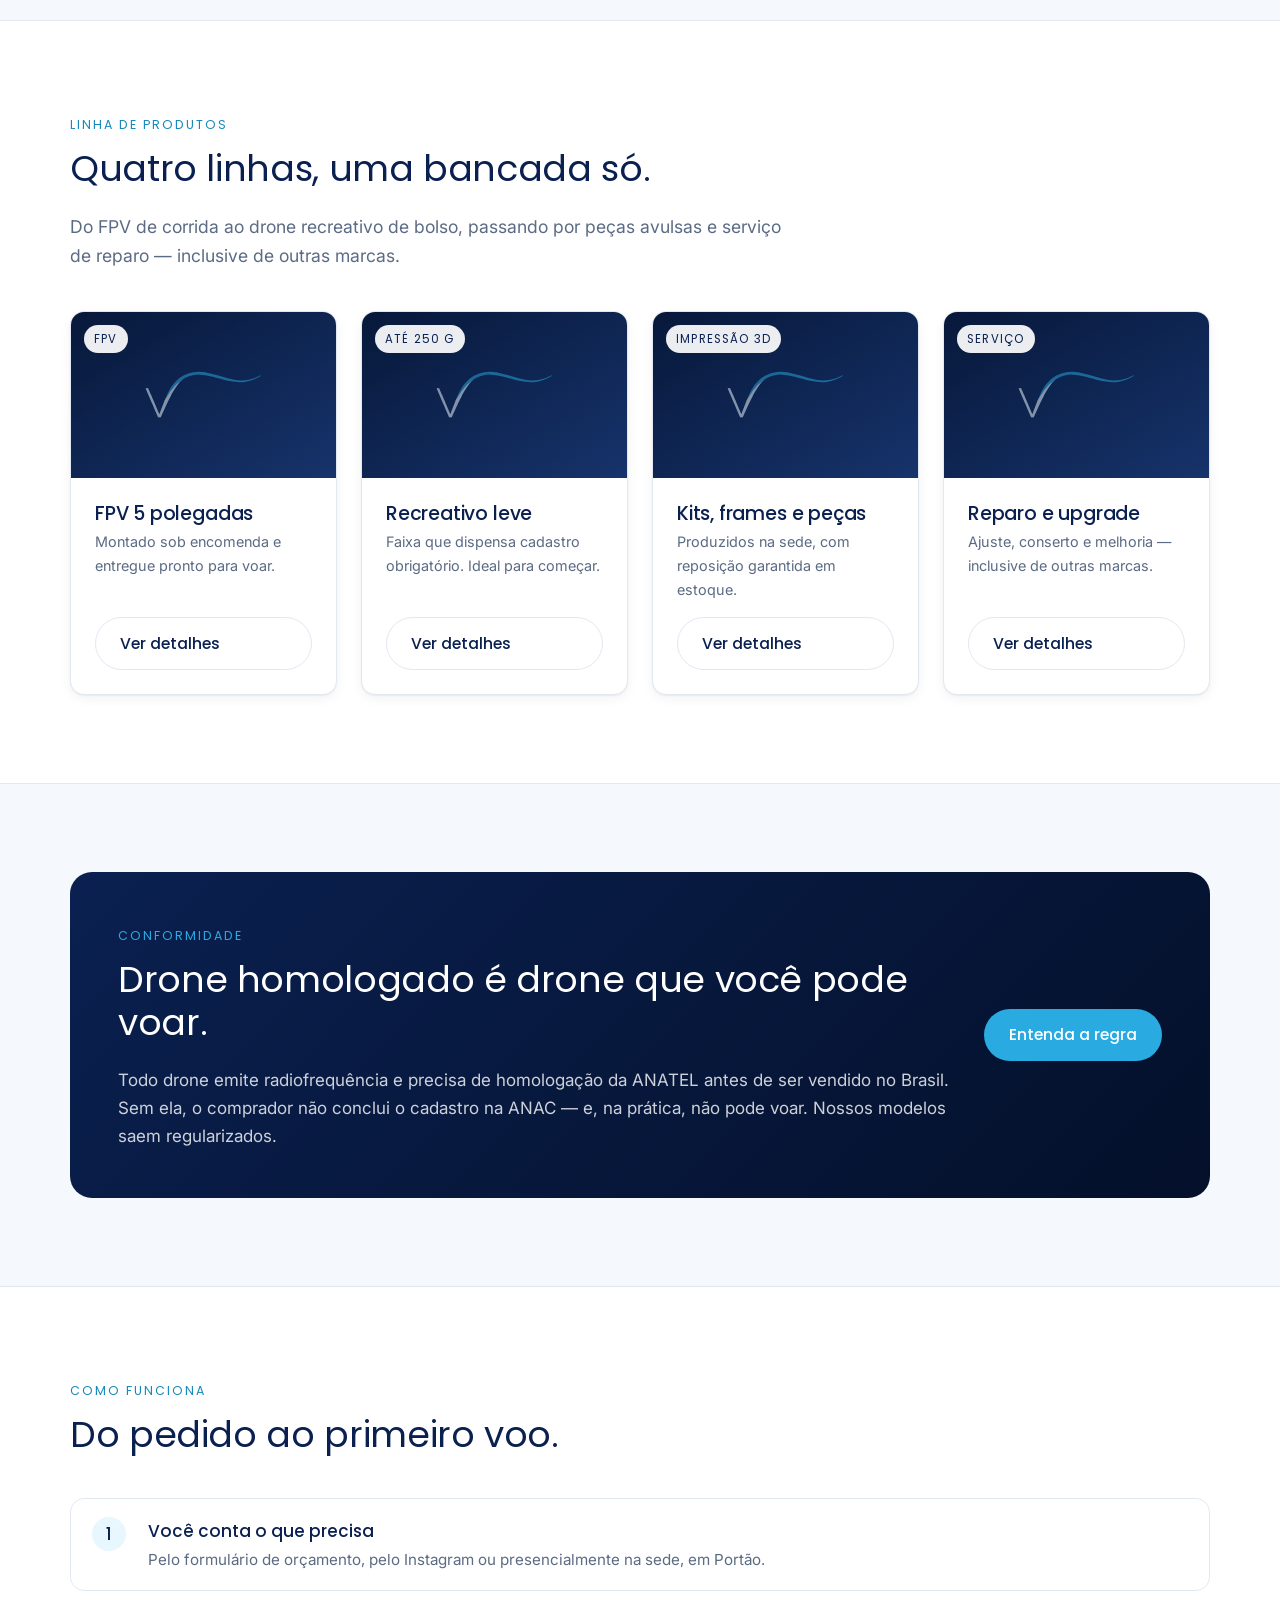
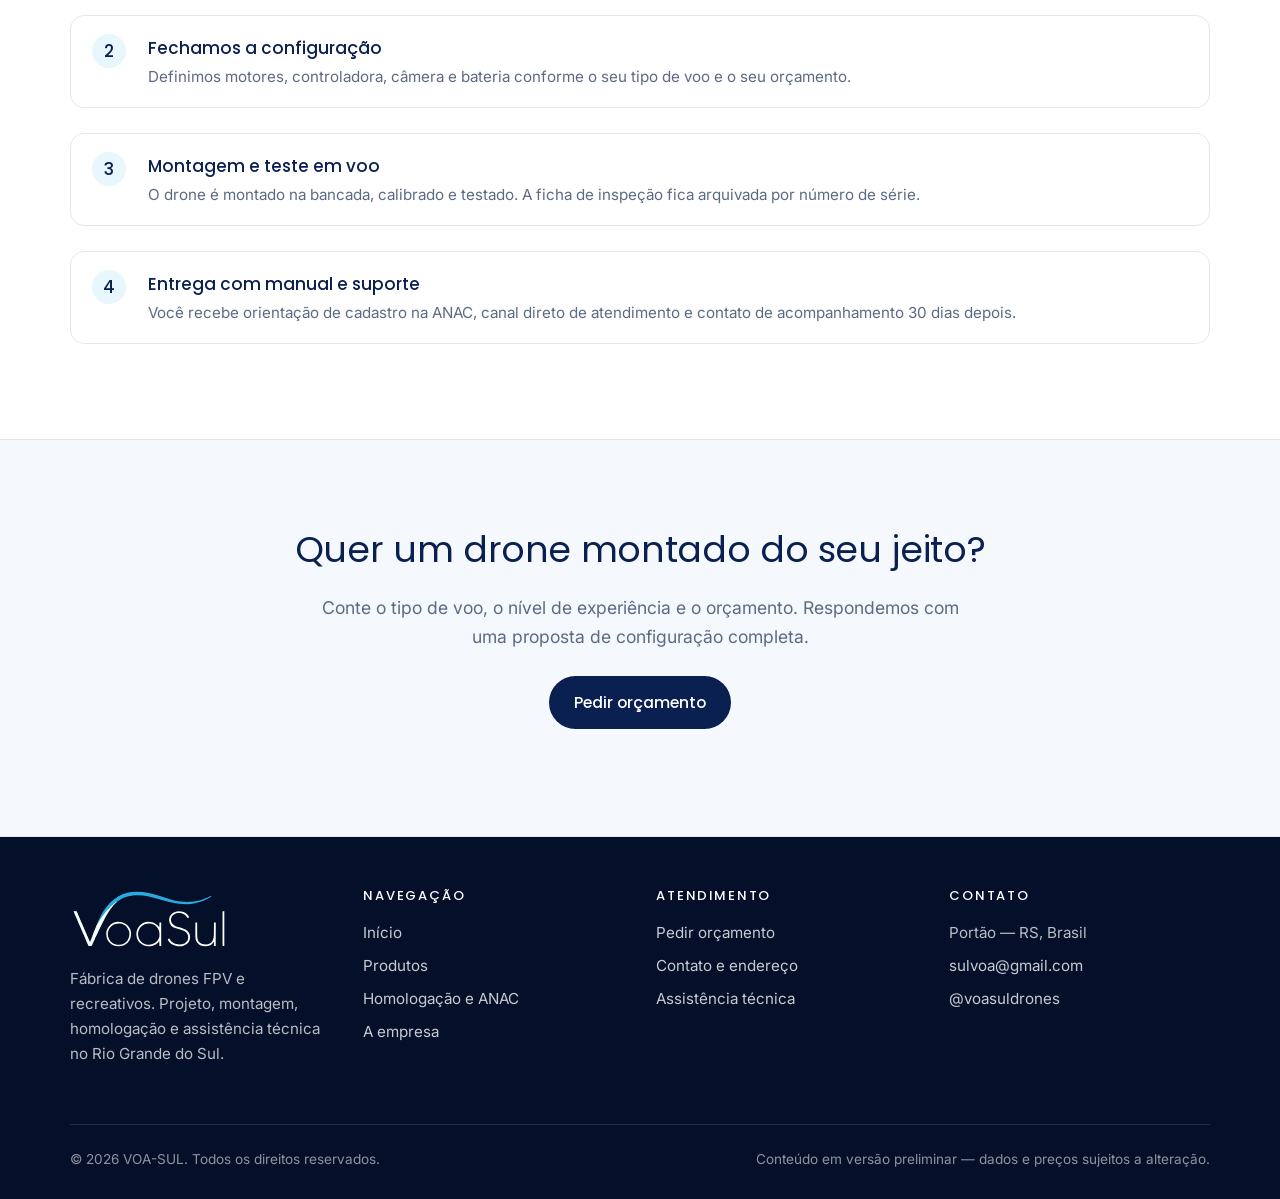
==== commit b697bb8a: "Ícone quadrado da marca e animações no site Favicon: o arquivo anterior usava o símbolo inteiro, de " ====
--- a/index.html
+++ b/index.html
@@ -6,10 +6,13 @@
 <title>VOA-SUL — Drones FPV e recreativos fabricados no Brasil</title>
 <meta name="description" content="Fábrica de drones FPV e recreativos em Portão (RS). Montagem sob encomenda, controladora de voo própria, homologação ANATEL, garantia e assistência técnica local.">
 <link rel="icon" href="assets/img/favicon.svg" type="image/svg+xml">
+<link rel="apple-touch-icon" href="assets/img/favicon.svg">
+<meta name="theme-color" content="#0a2050">
 <link rel="preconnect" href="https://fonts.googleapis.com">
 <link rel="preconnect" href="https://fonts.gstatic.com" crossorigin>
 <link href="https://fonts.googleapis.com/css2?family=Poppins:wght@300;400;500&family=Inter:wght@400;500&display=swap" rel="stylesheet">
 <link rel="stylesheet" href="assets/css/style.css">
+<script>document.documentElement.classList.add("js");</script>
 <meta property="og:title" content="VOA-SUL — Drones fabricados no Brasil">
 <meta property="og:description" content="Drones FPV e recreativos montados sob encomenda em Portão (RS), com homologação, garantia e assistência técnica local.">
 <meta property="og:type" content="website">
--- a/assets/css/style.css
+++ b/assets/css/style.css
@@ -26,6 +26,10 @@
   --wrap: 1140px;
   --font-display: "Poppins", "Century Gothic", "Futura", "Trebuchet MS", sans-serif;
   --font-text: "Inter", system-ui, -apple-system, "Segoe UI", Roboto, Arial, sans-serif;
+
+  /* curvas de aceleração usadas nas animações */
+  --mola: cubic-bezier(.34, 1.4, .5, 1);
+  --saida: cubic-bezier(.22, .8, .3, 1);
 }
 
 /* ---------- reset ---------- */
@@ -87,6 +91,9 @@
 
 /* ---------- botões ---------- */
 .btn {
+  position: relative;
+  overflow: hidden;
+  isolation: isolate;
   display: inline-flex;
   align-items: center;
   gap: .5rem;
@@ -97,18 +104,37 @@
   border-radius: 999px;
   border: 1.5px solid transparent;
   cursor: pointer;
-  transition: transform .15s ease, background-color .15s ease, border-color .15s ease, color .15s ease;
   text-decoration: none;
-}
-.btn:hover { text-decoration: none; transform: translateY(-1px); }
+  transition:
+    transform .25s var(--mola),
+    box-shadow .25s ease,
+    background-color .25s ease,
+    border-color .25s ease,
+    color .25s ease;
+}
+/* brilho que atravessa o botão ao passar o mouse */
+.btn::after {
+  content: "";
+  position: absolute;
+  inset: 0;
+  z-index: -1;
+  background: linear-gradient(115deg, transparent 35%, rgba(255, 255, 255, .32) 50%, transparent 65%);
+  transform: translateX(-130%);
+  transition: transform .7s var(--saida);
+}
+.btn:hover::after { transform: translateX(130%); }
+.btn:hover { text-decoration: none; transform: translateY(-2px); }
+.btn:active { transform: translateY(0) scale(.97); transition-duration: .08s; }
+
 .btn--primary { background: var(--sky); color: #fff; }
-.btn--primary:hover { background: var(--sky-600); color: #fff; }
+.btn--primary:hover { background: var(--sky-600); color: #fff; box-shadow: 0 10px 22px rgba(41, 171, 226, .35); }
 .btn--dark { background: var(--navy); color: #fff; }
-.btn--dark:hover { background: var(--navy-800); color: #fff; }
+.btn--dark:hover { background: var(--navy-800); color: #fff; box-shadow: 0 10px 24px rgba(10, 32, 80, .32); }
 .btn--ghost { border-color: rgba(255, 255, 255, .45); color: #fff; }
-.btn--ghost:hover { border-color: #fff; background: rgba(255, 255, 255, .1); color: #fff; }
+.btn--ghost:hover { border-color: #fff; background: rgba(255, 255, 255, .12); color: #fff; }
 .btn--outline { border-color: var(--line); color: var(--navy); background: #fff; }
-.btn--outline:hover { border-color: var(--sky); color: var(--sky-600); }
+.btn--outline:hover { border-color: var(--sky); color: var(--sky-600); box-shadow: 0 8px 18px rgba(4, 16, 42, .10); }
+.btn--outline::after { background: linear-gradient(115deg, transparent 35%, rgba(41, 171, 226, .14) 50%, transparent 65%); }
 .btn--block { width: 100%; justify-content: center; }
 
 /* ---------- cabeçalho ---------- */
@@ -119,7 +145,12 @@
   background: rgba(255, 255, 255, .92);
   backdrop-filter: blur(10px);
   border-bottom: 1px solid var(--line);
-}
+  transition: box-shadow .3s ease, background-color .3s ease;
+}
+/* o cabeçalho se compacta e ganha sombra ao rolar a página */
+.site-header.is-scrolled { background: rgba(255, 255, 255, .97); box-shadow: 0 6px 26px rgba(4, 16, 42, .09); }
+.site-header.is-scrolled .site-header__inner { min-height: 68px; }
+.site-header__inner { transition: min-height .3s var(--saida); }
 .site-header__inner {
   display: flex;
   align-items: center;
@@ -129,16 +160,36 @@
 }
 .brand { display: flex; align-items: center; text-decoration: none; }
 .brand:hover { text-decoration: none; }
-.brand img { width: auto; height: 54px; }
+.brand img { width: auto; height: 54px; transition: height .3s var(--saida), transform .3s var(--mola); }
+.brand:hover img { transform: scale(1.04); }
+.site-header.is-scrolled .brand img { height: 44px; }
 .nav { display: flex; align-items: center; gap: .35rem; }
 .nav a {
+  position: relative;
   font-family: var(--font-display);
   font-size: .95rem;
   color: var(--navy);
   padding: .5rem .8rem;
   border-radius: 999px;
-}
-.nav a:hover { background: var(--sky-100); text-decoration: none; }
+  transition: color .2s ease, background-color .2s ease;
+}
+/* traço que cresce sob o item do menu */
+.nav a:not(.btn)::after {
+  content: "";
+  position: absolute;
+  left: .8rem;
+  right: .8rem;
+  bottom: .3rem;
+  height: 2px;
+  border-radius: 2px;
+  background: var(--sky);
+  transform: scaleX(0);
+  transform-origin: left;
+  transition: transform .28s var(--saida);
+}
+.nav a:not(.btn):hover::after,
+.nav a:not(.btn)[aria-current="page"]::after { transform: scaleX(1); }
+.nav a:hover { color: var(--sky-600); text-decoration: none; }
 .nav a[aria-current="page"] { color: var(--sky-600); font-weight: 500; }
 .nav .btn { margin-left: .5rem; }
 .nav-toggle {
@@ -152,11 +203,16 @@
 }
 .nav-toggle span, .nav-toggle span::before, .nav-toggle span::after {
   display: block; width: 20px; height: 2px; background: var(--navy);
-  margin-inline: auto; position: relative; transition: transform .2s ease;
+  margin-inline: auto; position: relative;
+  transition: transform .28s var(--saida), opacity .2s ease;
 }
 .nav-toggle span::before, .nav-toggle span::after { content: ""; position: absolute; }
 .nav-toggle span::before { top: -6px; }
 .nav-toggle span::after { top: 6px; }
+/* as três barras viram um X quando o menu abre */
+.nav-toggle[aria-expanded="true"] span { transform: rotate(45deg); }
+.nav-toggle[aria-expanded="true"] span::before { transform: translateY(6px) rotate(-90deg); }
+.nav-toggle[aria-expanded="true"] span::after { opacity: 0; }
 
 @media (max-width: 900px) {
   .nav-toggle { display: block; }
@@ -172,7 +228,7 @@
     box-shadow: var(--shadow-md);
     display: none;
   }
-  .nav.is-open { display: flex; }
+  .nav.is-open { display: flex; animation: descer .28s var(--saida); }
   .nav a { padding: .75rem .5rem; }
   .nav .btn { margin: .6rem 0 0; justify-content: center; }
 }
@@ -209,6 +265,19 @@
 }
 .hero__art img { width: 100%; height: auto; }
 
+/* entrada escalonada do hero */
+.hero .eyebrow    { animation: surgir .7s var(--saida) .05s both; }
+.hero h1          { animation: surgir .7s var(--saida) .15s both; }
+.hero__inner p    { animation: surgir .7s var(--saida) .25s both; }
+.hero__actions    { animation: surgir .7s var(--saida) .35s both; }
+.hero__art        { animation: surgir .8s var(--saida) .3s both; }
+/* o símbolo é revelado da esquerda para a direita, como um traço sendo feito */
+.hero__art img {
+  animation:
+    tracar 1.5s var(--saida) .55s both,
+    flutuar 7s ease-in-out 2.2s infinite;
+}
+
 /* ---------- barra de compromissos ---------- */
 .pledges { display: grid; gap: 1.25rem; grid-template-columns: repeat(auto-fit, minmax(210px, 1fr)); }
 .pledge { display: flex; gap: .8rem; align-items: flex-start; }
@@ -220,7 +289,9 @@
   color: var(--sky-600);
   display: grid; place-items: center;
   font-size: 1.05rem;
-}
+  transition: transform .3s var(--mola), background-color .3s ease, color .3s ease;
+}
+.pledge:hover .pledge__icon { transform: translateY(-3px) scale(1.1); background: var(--sky); color: #fff; }
 .pledge strong { display: block; font-family: var(--font-display); font-weight: 500; color: var(--navy); }
 .pledge span { font-size: .92rem; color: var(--muted); }
 
@@ -233,7 +304,9 @@
   box-shadow: var(--shadow-sm);
   display: flex;
   flex-direction: column;
-}
+  transition: transform .3s var(--saida), box-shadow .3s ease, border-color .3s ease;
+}
+.card:hover { transform: translateY(-5px); box-shadow: var(--shadow-md); border-color: #ccdff2; }
 .card__num {
   font-family: var(--font-display);
   font-size: .8rem;
@@ -251,8 +324,16 @@
   display: grid;
   place-items: center;
   position: relative;
-}
-.product__media img { width: 46%; opacity: .5; }
+  overflow: hidden;
+}
+.product__media img {
+  width: 46%;
+  opacity: .5;
+  transition: transform .55s var(--saida), opacity .35s ease;
+}
+.product:hover .product__media img { transform: scale(1.12) translateX(4px); opacity: .85; }
+.product__badge { transition: transform .3s var(--mola), background-color .3s ease; }
+.product:hover .product__badge { transform: translateY(-2px); background: #fff; }
 .product__badge {
   position: absolute;
   top: .8rem; left: .8rem;
@@ -306,7 +387,9 @@
   border: 1px solid var(--line);
   border-radius: var(--radius);
   padding: 1.1rem 1.3rem;
-}
+  transition: transform .3s var(--saida), border-color .3s ease, box-shadow .3s ease;
+}
+.steps li:hover { transform: translateX(6px); border-color: #ccdff2; box-shadow: var(--shadow-sm); }
 .steps li::before {
   content: counter(step);
   width: 34px; height: 34px;
@@ -316,7 +399,9 @@
   font-family: var(--font-display);
   font-weight: 500;
   display: grid; place-items: center;
-}
+  transition: transform .3s var(--mola), background-color .3s ease, color .3s ease;
+}
+.steps li:hover::before { transform: scale(1.12); background: var(--sky); color: #fff; }
 .steps strong { display: block; font-family: var(--font-display); color: var(--navy); font-weight: 500; }
 .steps span { color: var(--muted); font-size: .95rem; }
 
@@ -340,8 +425,17 @@
   display: flex; justify-content: space-between; gap: 1rem; align-items: center;
 }
 .faq summary::-webkit-details-marker { display: none; }
-.faq summary::after { content: "+"; color: var(--sky-600); font-size: 1.3rem; line-height: 1; }
-.faq details[open] summary::after { content: "–"; }
+.faq summary { transition: background-color .25s ease, color .25s ease; }
+.faq summary:hover { background: var(--sky-100); }
+.faq summary::after {
+  content: "+";
+  color: var(--sky-600);
+  font-size: 1.3rem;
+  line-height: 1;
+  transition: transform .3s var(--mola);
+}
+.faq details[open] summary::after { transform: rotate(135deg); }
+.faq details[open] > div { animation: surgir .4s var(--saida); }
 .faq details > div { padding: 0 1.3rem 1.2rem; color: var(--muted); }
 .faq details > div p:last-child { margin-bottom: 0; }
 
@@ -381,8 +475,11 @@
 textarea { resize: vertical; min-height: 130px; }
 .field-row { display: grid; gap: 1.15rem; grid-template-columns: repeat(auto-fit, minmax(220px, 1fr)); }
 .field-error { color: #c0392b; font-size: .85rem; margin-top: .3rem; display: none; }
-.field.has-error input, .field.has-error select, .field.has-error textarea { border-color: #c0392b; }
-.field.has-error .field-error { display: block; }
+.field.has-error input, .field.has-error select, .field.has-error textarea {
+  border-color: #c0392b;
+  animation: tremer .4s ease;
+}
+.field.has-error .field-error { display: block; animation: surgir .3s var(--saida); }
 .form-note { font-size: .88rem; color: var(--muted); }
 .form-status {
   display: none;
@@ -394,7 +491,7 @@
   color: var(--navy);
   font-size: .95rem;
 }
-.form-status.is-visible { display: block; }
+.form-status.is-visible { display: block; animation: surgir .4s var(--saida); }
 
 /* ---------- aviso de conteúdo provisório ---------- */
 .notice {
@@ -451,7 +548,58 @@
 .breadcrumb { font-size: .85rem; color: rgba(255, 255, 255, .6); margin-bottom: .8rem; }
 .breadcrumb a { color: rgba(255, 255, 255, .8); }
 
+/* =========================================================
+   ANIMAÇÕES
+   ========================================================= */
+
+@keyframes surgir {
+  from { opacity: 0; transform: translateY(18px); }
+  to   { opacity: 1; transform: none; }
+}
+@keyframes descer {
+  from { opacity: 0; transform: translateY(-10px); }
+  to   { opacity: 1; transform: none; }
+}
+/* revela o desenho da esquerda para a direita, como um traço sendo feito */
+@keyframes tracar {
+  from { clip-path: inset(0 100% 0 0); }
+  to   { clip-path: inset(0 0 0 0); }
+}
+@keyframes flutuar {
+  0%, 100% { transform: translateY(0); }
+  50%      { transform: translateY(-9px); }
+}
+@keyframes tremer {
+  0%, 100%   { transform: translateX(0); }
+  20%, 60%   { transform: translateX(-5px); }
+  40%, 80%   { transform: translateX(5px); }
+}
+
+/* Entrada dos blocos conforme a página é rolada.
+   A classe .js é posta pelo próprio script; sem JavaScript o conteúdo
+   aparece normalmente, sem depender de nenhuma animação. */
+.js .revelar {
+  opacity: 0;
+  transform: translateY(22px);
+  transition:
+    opacity .7s var(--saida),
+    transform .7s var(--saida);
+  transition-delay: var(--atraso, 0s);
+  will-change: opacity, transform;
+}
+.js .revelar.is-visible { opacity: 1; transform: none; }
+
+/* links e itens de lista */
+.site-footer a { transition: color .2s ease, padding-left .2s var(--saida); }
+.site-footer a:hover { padding-left: 4px; }
+.table-wrap tbody tr { transition: background-color .2s ease; }
+.table-wrap tbody tr:hover { background: var(--sky-100); }
+.band { transition: transform .4s var(--saida); }
+.band:hover { transform: translateY(-3px); }
+
 @media (prefers-reduced-motion: reduce) {
   html { scroll-behavior: auto; }
-  * { transition: none !important; animation: none !important; }
-}
+  *, *::before, *::after { transition: none !important; animation: none !important; }
+  /* garante que nada fique invisível quando as animações são desligadas */
+  .js .revelar { opacity: 1 !important; transform: none !important; }
+}
